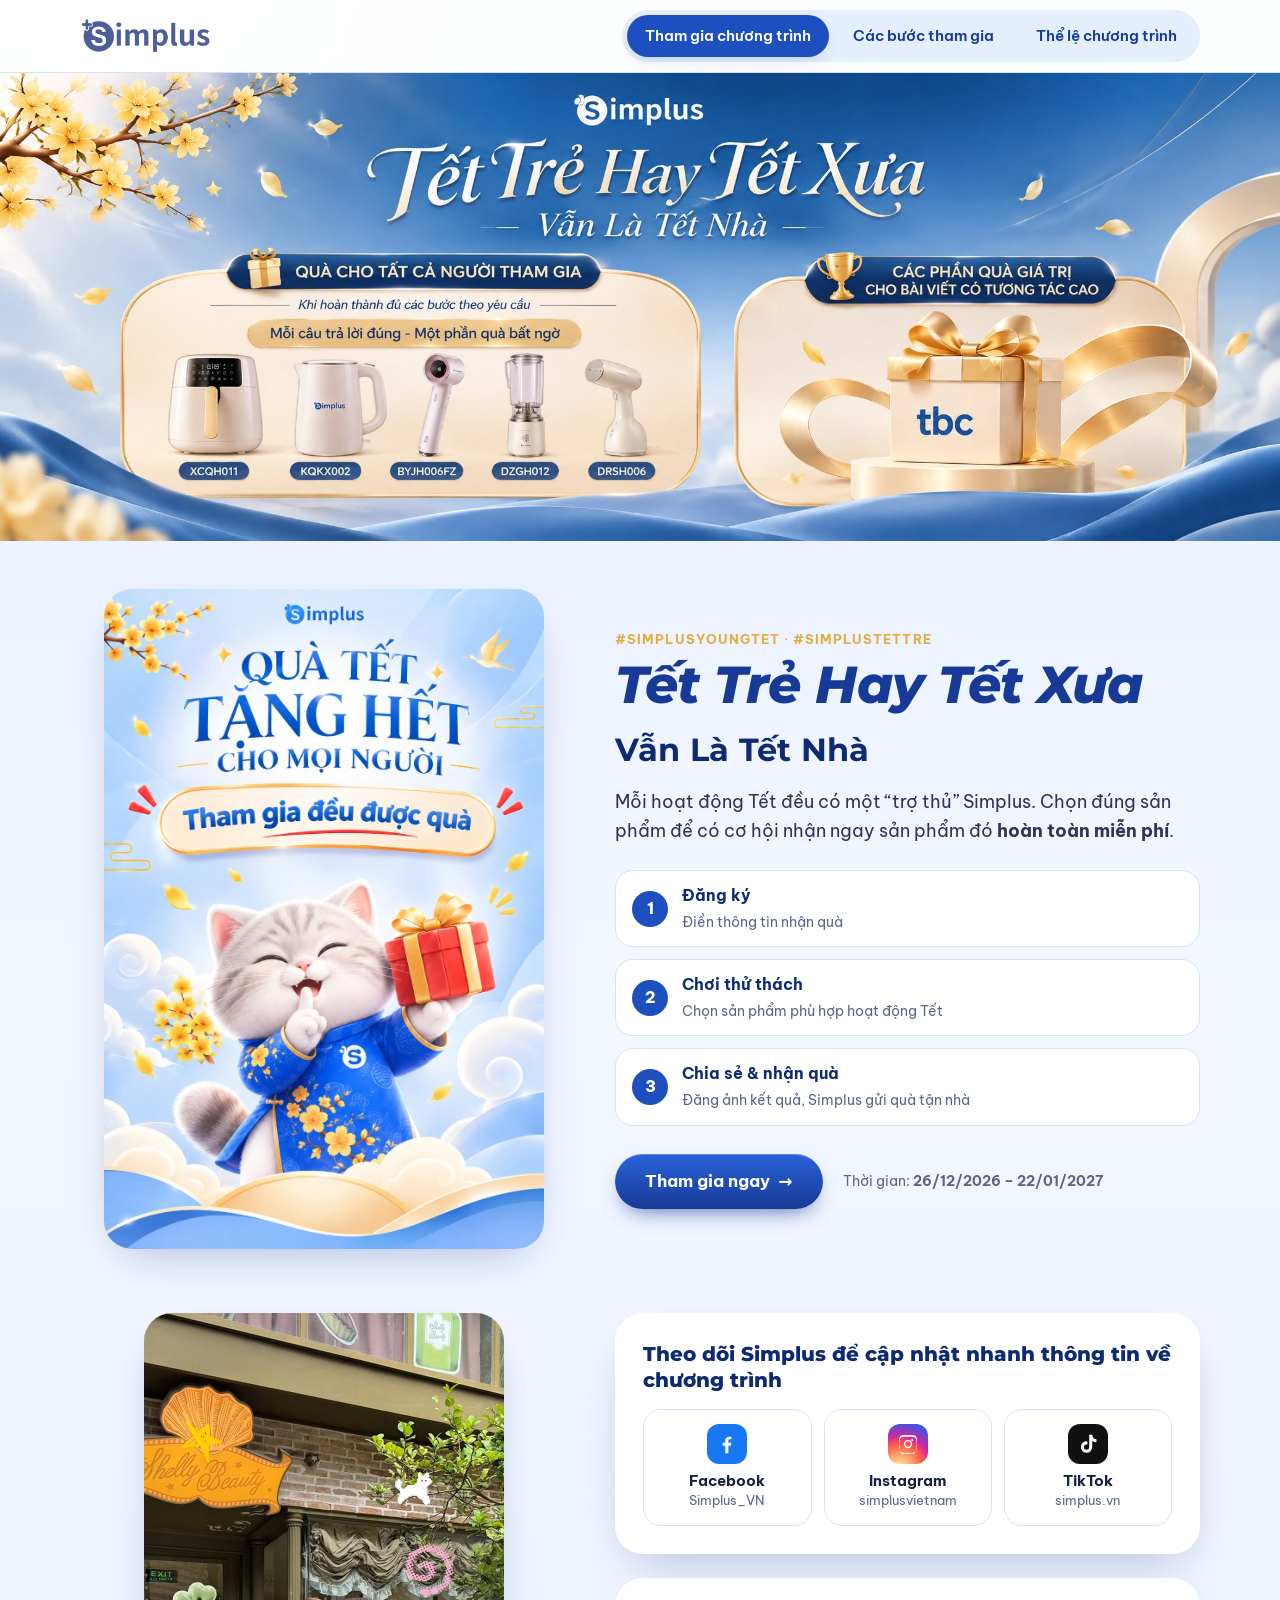
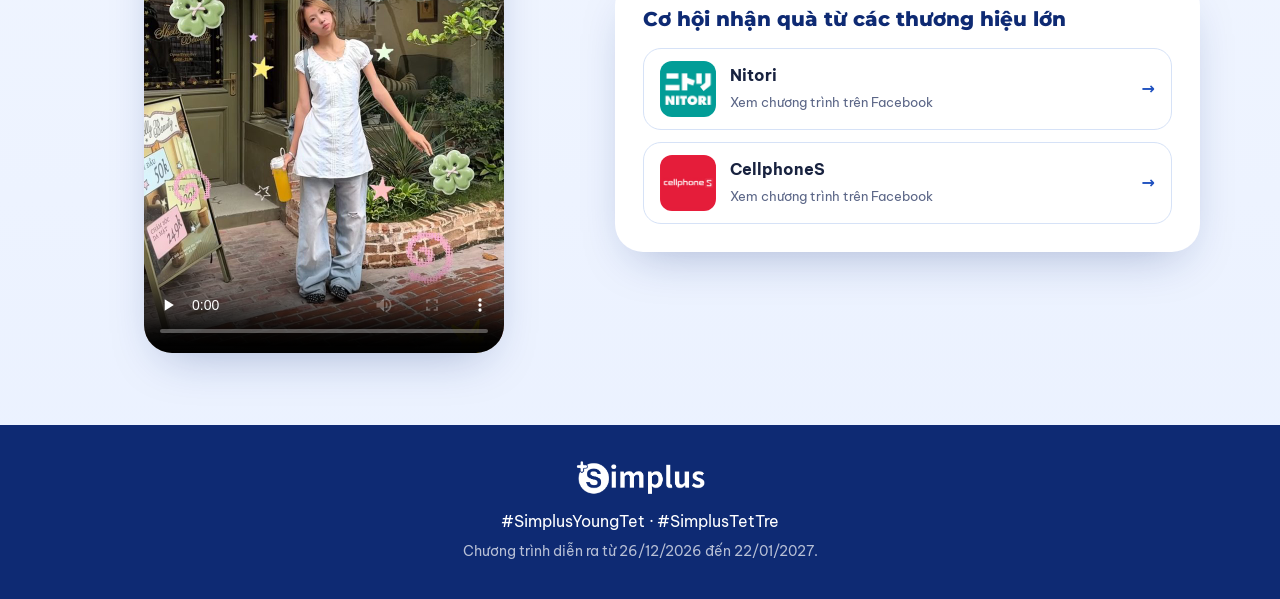
==== chiase-hd-DRSH006.html @ 3014f20a "Add files via upload" ====
<!doctype html>
<html lang="vi">
<head>
<meta charset="utf-8">
<meta name="viewport" content="width=device-width, initial-scale=1">
<title>Mình vừa nhận được Ấm siêu tốc cổ điển DRSH006 từ Simplus!</title>
<meta name="description" content="Tết Trẻ Hay Tết Xưa – Vẫn Là Tết Nhà. Chọn đúng trợ thủ Simplus cho việc Tết, rinh quà miễn phí! #SimplusYoungTet #SimplusTetTre">
<meta property="og:type" content="website">
<meta property="og:locale" content="vi_VN">
<meta property="og:site_name" content="Simplus Việt Nam">
<meta property="og:url" content="https://contacttrangdang.github.io/simplus-tet/chiase-hd-DRSH006.html">
<meta property="og:title" content="Mình vừa nhận được Ấm siêu tốc cổ điển DRSH006 từ Simplus!">
<meta property="og:description" content="Tết Trẻ Hay Tết Xưa – Vẫn Là Tết Nhà. Chọn đúng trợ thủ Simplus cho việc Tết, rinh quà miễn phí! #SimplusYoungTet #SimplusTetTre">
<meta property="og:image" content="https://contacttrangdang.github.io/simplus-tet/og-hd-DRSH006.jpg">
<meta property="og:image:width" content="2400">
<meta property="og:image:height" content="1260">
<meta property="og:image:type" content="image/jpeg">
<meta name="twitter:card" content="summary_large_image">
<link rel="canonical" href="https://contacttrangdang.github.io/simplus-tet/chiase-hd-DRSH006.html">
<script>location.replace("./");</script>
</head>
<body style="font-family:sans-serif;text-align:center;padding:40px">
<p><a href="./">Tham gia thử thách Tết cùng Simplus</a></p>
</body>
</html>
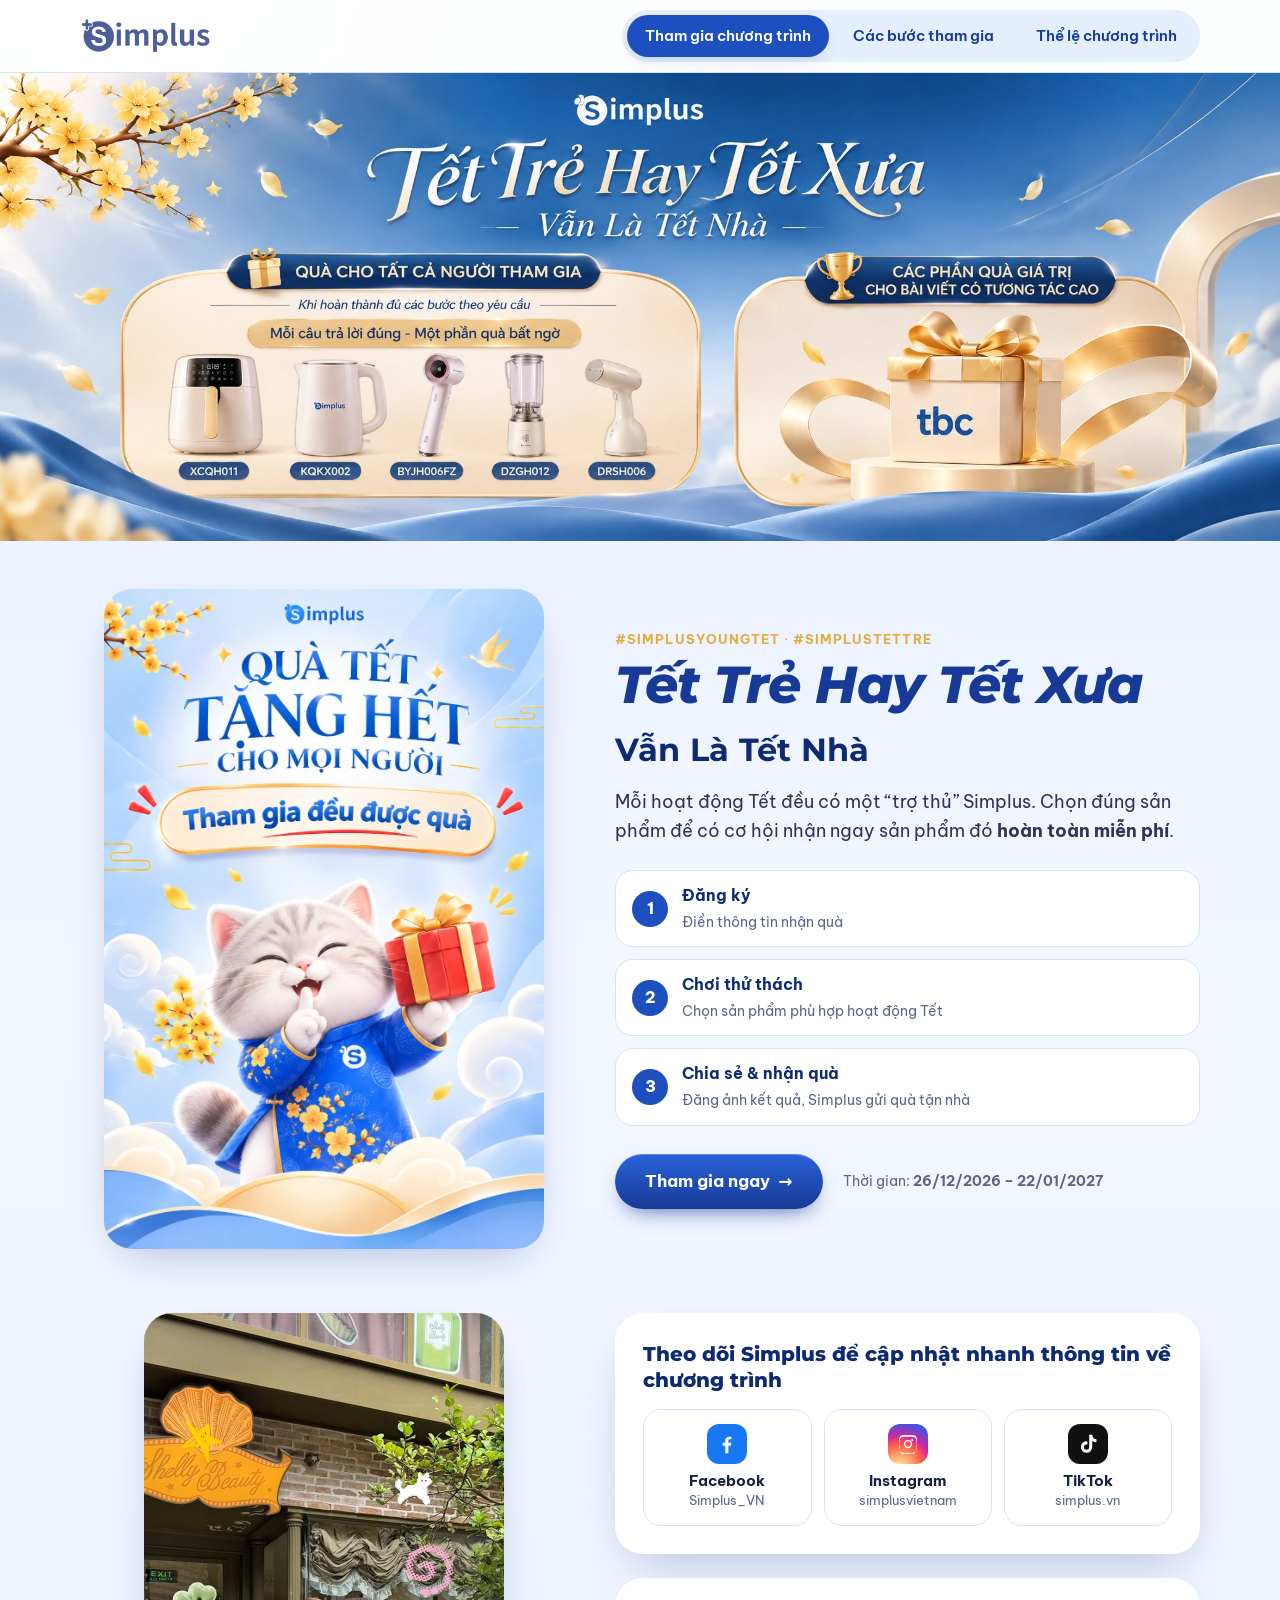
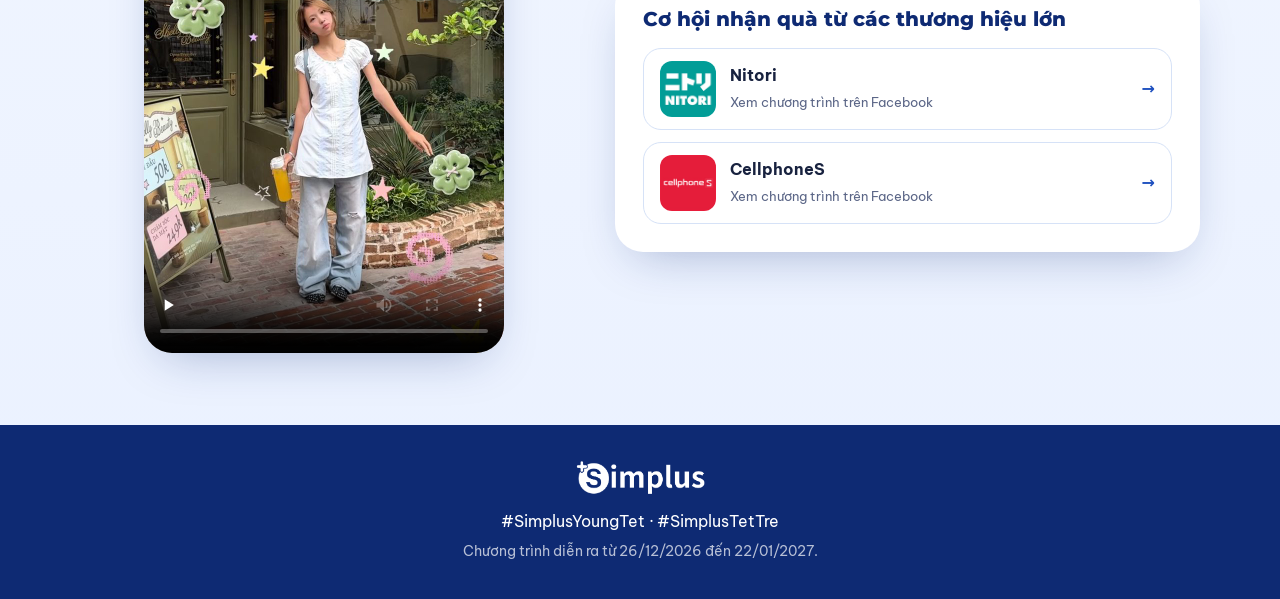
==== commit 2dcd40e3: "Add files via upload" ====
--- a/chiase-hd-DRSH006.html
+++ b/chiase-hd-DRSH006.html
@@ -8,15 +8,15 @@
 <meta property="og:type" content="website">
 <meta property="og:locale" content="vi_VN">
 <meta property="og:site_name" content="Simplus Việt Nam">
-<meta property="og:url" content="https://contacttrangdang.github.io/simplus-tet/chiase-hd-DRSH006.html">
+<meta property="og:url" content="https://simplusvn.github.io/thu-thach-Tet/chiase-hd-DRSH006.html">
 <meta property="og:title" content="Mình vừa nhận được Ấm siêu tốc cổ điển DRSH006 từ Simplus!">
 <meta property="og:description" content="Tết Trẻ Hay Tết Xưa – Vẫn Là Tết Nhà. Chọn đúng trợ thủ Simplus cho việc Tết, rinh quà miễn phí! #SimplusYoungTet #SimplusTetTre">
-<meta property="og:image" content="https://contacttrangdang.github.io/simplus-tet/og-hd-DRSH006.jpg">
+<meta property="og:image" content="https://simplusvn.github.io/thu-thach-Tet/og-hd-DRSH006.jpg">
 <meta property="og:image:width" content="2400">
 <meta property="og:image:height" content="1260">
 <meta property="og:image:type" content="image/jpeg">
 <meta name="twitter:card" content="summary_large_image">
-<link rel="canonical" href="https://contacttrangdang.github.io/simplus-tet/chiase-hd-DRSH006.html">
+<link rel="canonical" href="https://simplusvn.github.io/thu-thach-Tet/chiase-hd-DRSH006.html">
 <script>location.replace("./");</script>
 </head>
 <body style="font-family:sans-serif;text-align:center;padding:40px">
